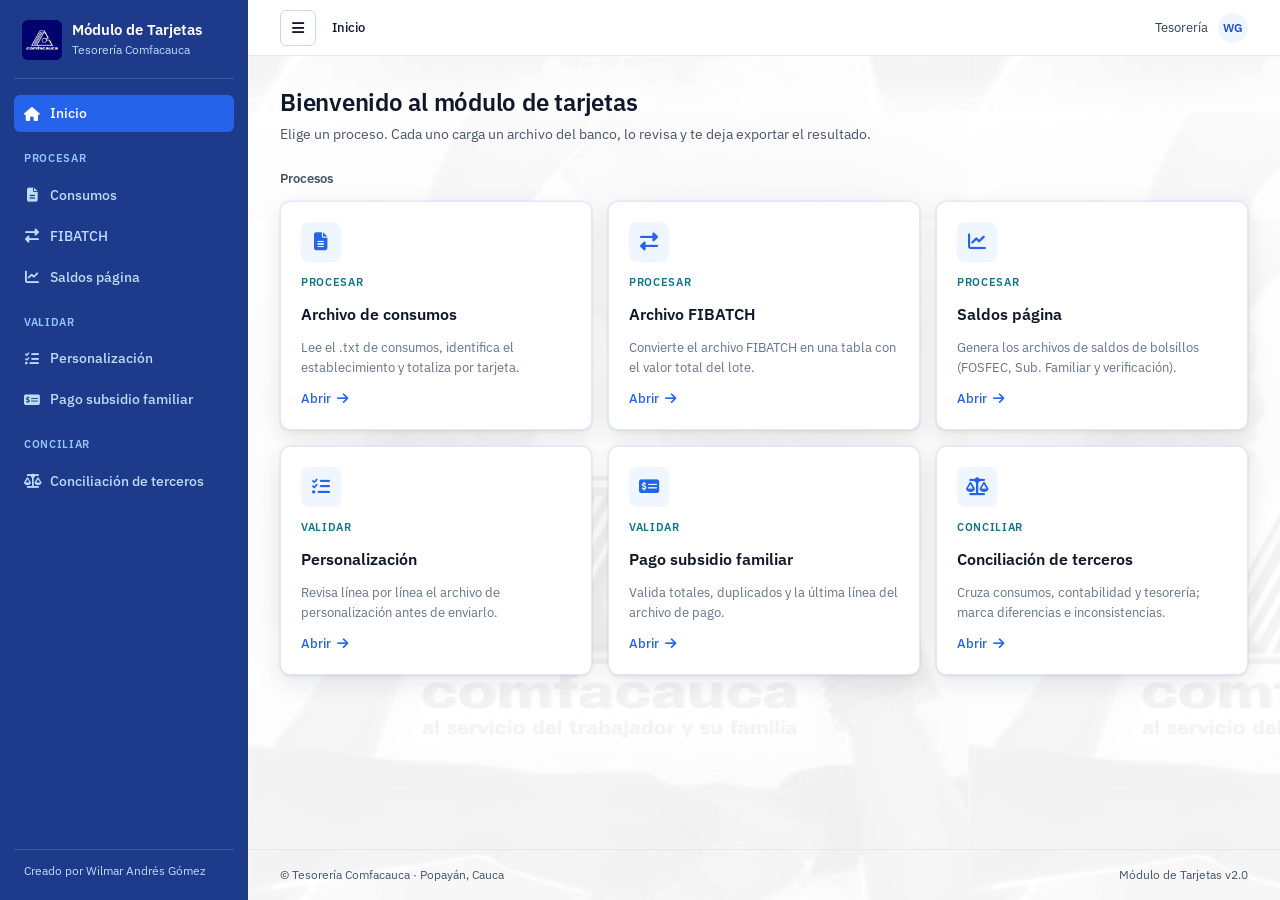
==== index.html @ b4f78efc "Módulo de Tarjetas V2 - Tesorería Comfacauca Co-Authored-By: Claude Sonnet 5.5 <noreply@anthropic.co" ====
<!DOCTYPE html>
<html lang="es">
<head>
<meta charset="UTF-8">
<meta name="viewport" content="width=device-width, initial-scale=1.0">
<title>Inicio | Módulo de Tarjetas</title>
<link rel="apple-touch-icon" sizes="180x180" href="imagen/apple-touch-icon.png">
<link rel="icon" type="image/png" sizes="32x32" href="imagen/favicon-32x32.png">
<link rel="icon" type="image/png" sizes="16x16" href="imagen/favicon-16x16.png">
<link rel="manifest" href="imagen/site.webmanifest">
<link rel="preconnect" href="https://fonts.googleapis.com">
<link href="https://fonts.googleapis.com/css2?family=IBM+Plex+Sans:wght@400;500;600&family=IBM+Plex+Mono:wght@500&display=swap" rel="stylesheet">
<link rel="stylesheet" href="https://cdnjs.cloudflare.com/ajax/libs/font-awesome/6.4.0/css/all.min.css">
<link rel="stylesheet" href="css/app.css">
</head>
<body>
<div class="app">
<aside class="sidebar" aria-label="Navegación principal">
  <a class="sidebar__brand" href="index.html"><img src="imagen/Logo.png" alt="Comfacauca"><div><b>Módulo de Tarjetas</b><span>Tesorería Comfacauca</span></div></a>
  <a class="sidebar__link is-active" aria-current="page" href="index.html"><i class="fa-solid fa-house"></i>Inicio</a>
  <div class="sidebar__group">Procesar</div>
  <a class="sidebar__link" href="Consumos/procesar_consumos.html"><i class="fa-solid fa-file-lines"></i>Consumos</a>
  <a class="sidebar__link" href="Fibatch/procesar_fibatch.html"><i class="fa-solid fa-right-left"></i>FIBATCH</a>
  <a class="sidebar__link" href="SaldosPagina/SaldosPagina.html"><i class="fa-solid fa-chart-line"></i>Saldos página</a>
  <div class="sidebar__group">Validar</div>
  <a class="sidebar__link" href="ValidarArchivosPersonalizacion/validarPersonalizacion.html"><i class="fa-solid fa-list-check"></i>Personalización</a>
  <a class="sidebar__link" href="ValidarArchivoPago/validarArchivoPago.html"><i class="fa-solid fa-money-check-dollar"></i>Pago subsidio familiar</a>
  <div class="sidebar__group">Conciliar</div>
  <a class="sidebar__link" href="Conciliacion/index.html"><i class="fa-solid fa-scale-balanced"></i>Conciliación de terceros</a>
  <div class="sidebar__foot">Creado por Wilmar Andrés Gómez</div>
</aside>
<div class="main">
  <header class="topbar"><nav class="breadcrumb"><b>Inicio</b></nav><div class="topbar__user">Tesorería <span class="avatar">WG</span></div></header>
  <main class="content">
    <div class="page-head"><div><h1>Bienvenido al módulo de tarjetas</h1><p>Elige un proceso. Cada uno carga un archivo del banco, lo revisa y te deja exportar el resultado.</p></div></div>
    <p class="section-title">Procesos</p>
    <div class="module-grid">
      <a class="card module-card" href="Consumos/procesar_consumos.html"><span class="module-card__icon"><i class="fa-solid fa-file-lines"></i></span><span class="module-card__tag">Procesar</span><h3>Archivo de consumos</h3><p>Lee el .txt de consumos, identifica el establecimiento y totaliza por tarjeta.</p><span class="module-card__go">Abrir <i class="fa-solid fa-arrow-right"></i></span></a>
      <a class="card module-card" href="Fibatch/procesar_fibatch.html"><span class="module-card__icon"><i class="fa-solid fa-right-left"></i></span><span class="module-card__tag">Procesar</span><h3>Archivo FIBATCH</h3><p>Convierte el archivo FIBATCH en una tabla con el valor total del lote.</p><span class="module-card__go">Abrir <i class="fa-solid fa-arrow-right"></i></span></a>
      <a class="card module-card" href="SaldosPagina/SaldosPagina.html"><span class="module-card__icon"><i class="fa-solid fa-chart-line"></i></span><span class="module-card__tag">Procesar</span><h3>Saldos página</h3><p>Genera los archivos de saldos de bolsillos (FOSFEC, Sub. Familiar y verificación).</p><span class="module-card__go">Abrir <i class="fa-solid fa-arrow-right"></i></span></a>
      <a class="card module-card" href="ValidarArchivosPersonalizacion/validarPersonalizacion.html"><span class="module-card__icon"><i class="fa-solid fa-list-check"></i></span><span class="module-card__tag">Validar</span><h3>Personalización</h3><p>Revisa línea por línea el archivo de personalización antes de enviarlo.</p><span class="module-card__go">Abrir <i class="fa-solid fa-arrow-right"></i></span></a>
      <a class="card module-card" href="ValidarArchivoPago/validarArchivoPago.html"><span class="module-card__icon"><i class="fa-solid fa-money-check-dollar"></i></span><span class="module-card__tag">Validar</span><h3>Pago subsidio familiar</h3><p>Valida totales, duplicados y la última línea del archivo de pago.</p><span class="module-card__go">Abrir <i class="fa-solid fa-arrow-right"></i></span></a>
      <a class="card module-card" href="Conciliacion/index.html"><span class="module-card__icon"><i class="fa-solid fa-scale-balanced"></i></span><span class="module-card__tag">Conciliar</span><h3>Conciliación de terceros</h3><p>Cruza consumos, contabilidad y tesorería; marca diferencias e inconsistencias.</p><span class="module-card__go">Abrir <i class="fa-solid fa-arrow-right"></i></span></a>
    </div>
  </main>
  <footer class="footer"><span>© Tesorería Comfacauca · Popayán, Cauca</span><span>Módulo de Tarjetas v2.0</span></footer>
</div>
</div>
<script src="css/layout.js"></script>
</body>
</html>
---- css/app.css ----
@import url('https://fonts.googleapis.com/css2?family=Source+Sans+3:wght@400;600;700&display=swap');
/* =========================================================
   Módulo de Tarjetas · Tesorería Comfacauca
   Propuesta de rediseño v2 — hoja de estilos compartida
   Fuentes: IBM Plex Sans 400/500/600 + IBM Plex Mono 500 (Google Fonts)
   Íconos: Font Awesome 6.4.0 (cdnjs)
   ========================================================= */

:root {
  /* Marca */
  --c-navy: #1e3a8a;          /* barra lateral, identidad */
  --c-primary: #2563eb;       /* acción primaria (blanco encima 5.2:1) */
  --c-primary-hover: #1d4ed8; /* hover primario (blanco encima 6.7:1) */
  --c-accent: #0e7490;        /* íconos/etiquetas de acento (5.4:1 sobre blanco) */
  --c-accent-line: #06b6d4;   /* solo líneas decorativas, nunca texto */

  /* Neutros */
  --c-bg: #f1f5f9;
  --c-surface: #ffffff;
  --c-surface-alt: #f8fafc;   /* encabezados de tabla, hover de filas */
  --c-border: #e2e8f0;
  --c-border-strong: #cbd5e1; /* bordes de inputs y botones secundarios */
  --c-ink: #0f172a;           /* títulos y cifras */
  --c-text: #334155;          /* texto corrido */
  --c-muted: #475569;         /* secundario sobre --c-bg */
  --c-muted-2: #64748b;       /* secundario SOLO sobre blanco */

  /* Barra lateral */
  --c-side-text: #bfdbfe;     /* 7.3:1 sobre navy */
  --c-side-label: #93c5fd;    /* 5.7:1 sobre navy */
  --c-side-line: rgba(191, 219, 254, .2);

  /* Estados (texto sobre su fondo, todos AA) */
  --c-ok: #047857;   --c-ok-bg: #ecfdf5;
  --c-err: #b91c1c;  --c-err-bg: #fef2f2;
  --c-warn: #b45309; --c-warn-bg: #fffbeb;
  --c-info: #1d4ed8; --c-info-bg: #eff6ff;

  /* Tipografía */
  --f-sans: "IBM Plex Sans", system-ui, -apple-system, "Segoe UI", sans-serif;
  --f-data: "Source Sans 3", "Source Sans Pro", system-ui, sans-serif;
  --f-mono: "IBM Plex Mono", ui-monospace, "Cascadia Mono", monospace;
  --fs-xs: 12px; --fs-sm: 13px; --fs-base: 14px; --fs-md: 16px; --fs-lg: 20px; --fs-xl: 24px; --fs-2xl: 32px;

  /* Espaciado (retícula de 4px) */
  --s-1: 4px; --s-2: 8px; --s-3: 12px; --s-4: 16px; --s-6: 24px; --s-8: 32px; --s-12: 48px;

  /* Forma y elevación */
  --r-control: 6px; --r-card: 10px; --r-full: 999px;
  --sh-card: 0 1px 2px rgba(15, 23, 42, .06);
  --sh-pop: 0 10px 30px rgba(15, 23, 42, .15);
  --focus: 0 0 0 2px var(--c-surface), 0 0 0 4px var(--c-primary);

  --sidebar-w: 248px;
  --topbar-h: 56px;
}

* { box-sizing: border-box; }
html, body { margin: 0; }
body {
  font-family: var(--f-sans);
  font-size: var(--fs-base);
  line-height: 1.5;
  color: var(--c-text);
  background: var(--c-bg);
}
[hidden] { display: none !important; }
:focus-visible { outline: none; box-shadow: var(--focus); border-radius: var(--r-control); }
.mono { font-family: var(--f-mono); font-variant-numeric: tabular-nums; }
.num { text-align: right; font-family: var(--f-mono); font-variant-numeric: tabular-nums; }

/* ================= Marco de la aplicación ================= */
.app { display: grid; grid-template-columns: var(--sidebar-w) 1fr; min-height: 100vh; }

.sidebar {
  background: var(--c-navy); color: var(--c-side-text);
  padding: 20px 14px; display: flex; flex-direction: column; gap: var(--s-1);
  position: sticky; top: 0; height: 100vh; overflow-y: auto;
}
.sidebar__brand { display: flex; align-items: center; gap: 10px; padding: 0 8px 18px; margin-bottom: var(--s-3); border-bottom: 1px solid var(--c-side-line); text-decoration: none; }
.sidebar__brand img { width: 40px; height: 40px; border-radius: var(--r-control); }
.sidebar__brand b { display: block; color: #fff; font-weight: 600; font-size: 15px; line-height: 1.2; }
.sidebar__brand span { font-size: var(--fs-xs); color: var(--c-side-text); }
.sidebar__group { font-size: 11px; font-weight: 600; letter-spacing: .06em; text-transform: uppercase; color: var(--c-side-label); padding: 14px 10px 6px; }
.sidebar__link { display: flex; align-items: center; gap: 10px; padding: 8px 10px; border-radius: var(--r-control); color: var(--c-side-text); text-decoration: none; font-weight: 500; transition: background-color .15s; }
.sidebar__link i { width: 16px; text-align: center; }
.sidebar__link:hover { background: rgba(255, 255, 255, .08); color: #fff; }
.sidebar__link.is-active { background: var(--c-primary); color: #fff; }
.sidebar__foot { margin-top: auto; font-size: var(--fs-xs); padding: 12px 10px 0; border-top: 1px solid var(--c-side-line); }

.main { min-width: 0; display: flex; flex-direction: column; }
.topbar { height: var(--topbar-h); background: var(--c-surface); border-bottom: 1px solid var(--c-border); display: flex; align-items: center; justify-content: space-between; padding: 0 var(--s-8); }
.breadcrumb { color: var(--c-muted-2); font-size: var(--fs-sm); }
.breadcrumb a { color: inherit; text-decoration: none; }
.breadcrumb b { color: var(--c-ink); font-weight: 500; }
.topbar__user { display: flex; align-items: center; gap: 10px; font-size: var(--fs-sm); }
.avatar { width: 30px; height: 30px; border-radius: 50%; background: var(--c-info-bg); color: var(--c-info); display: grid; place-items: center; font-weight: 600; font-size: var(--fs-xs); }
.content { padding: 28px var(--s-8) var(--s-8); flex: 1; }
.footer { padding: var(--s-4) var(--s-8); font-size: var(--fs-xs); color: var(--c-muted); border-top: 1px solid var(--c-border); display: flex; justify-content: space-between; }

/* ================= Encabezado de página ================= */
.page-head { display: flex; justify-content: space-between; align-items: flex-end; gap: var(--s-6); margin-bottom: var(--s-6); }
.page-head h1 { font-size: var(--fs-xl); font-weight: 600; color: var(--c-ink); margin: 0 0 var(--s-1); letter-spacing: -.01em; }
.page-head p { margin: 0; color: var(--c-muted); }
.page-head > div:first-child { min-width: 0; }
.page-head__actions { display: flex; gap: var(--s-2); flex-wrap: wrap; flex-shrink: 0; justify-content: flex-end; }
.section-title { font-size: var(--fs-sm); font-weight: 600; color: var(--c-muted); margin: 0 0 var(--s-3); }

/* ================= Botones ================= */
.btn { font: inherit; font-weight: 500; font-size: var(--fs-base); height: 36px; padding: 0 14px; border-radius: var(--r-control); display: inline-flex; align-items: center; gap: var(--s-2); border: 1px solid transparent; cursor: pointer; text-decoration: none; transition: background-color .15s, border-color .15s; white-space: nowrap; }
.btn:disabled { opacity: .5; cursor: not-allowed; }
.btn--primary { background: var(--c-primary); color: #fff; }
.btn--primary:hover:not(:disabled) { background: var(--c-primary-hover); }
.btn--secondary { background: var(--c-surface); color: var(--c-ink); border-color: var(--c-border-strong); }
.btn--secondary:hover:not(:disabled) { background: var(--c-surface-alt); }
.btn--danger-ghost { background: transparent; color: var(--c-err); }
.btn--danger-ghost:hover:not(:disabled) { background: var(--c-err-bg); }
.btn--danger { background: var(--c-err); color: #fff; }
.btn--danger:hover:not(:disabled) { filter: brightness(.9); }
.actions-sep { width: 1px; align-self: stretch; margin: 4px var(--s-1); background: var(--c-border-strong); }
.btn--excel { background: #1d6f42; color: #fff; }
.btn--excel:hover:not(:disabled) { background: #185c37; }
.btn--csv { background: #6b7280; color: #fff; }
.btn--csv:hover:not(:disabled) { background: #4b5563; }
.btn--excel, .btn--csv, .btn--primary, .btn--danger { transition: transform .18s ease, box-shadow .18s ease, background-color .15s, filter .15s; }
.btn--excel:hover:not(:disabled), .btn--csv:hover:not(:disabled), .btn--primary:hover:not(:disabled), .btn--danger:hover:not(:disabled) { transform: translateY(-3px); box-shadow: 0 6px 12px rgba(0,0,0,.18); }
.btn--excel:active:not(:disabled), .btn--csv:active:not(:disabled), .btn--primary:active:not(:disabled), .btn--danger:active:not(:disabled) { transform: translateY(-1px); }
@media (prefers-reduced-motion: reduce) { .btn { transition: none; transform: none !important; } }
.dropzone.has-file, .dropzone.has-file:hover { border-style: solid; border-color: var(--c-ok); background: var(--c-ok-bg); }
.dropzone.has-file .dropzone__icon, .dropzone.has-file .dropzone__icon i { color: var(--c-ok); }
.dropzone.has-file .dropzone__title { color: var(--c-ok); font-weight: 600; word-break: break-all; }
.copy-btn { font: inherit; width: 28px; height: 28px; margin-left: 6px; border: 0; border-radius: var(--r-control); background: transparent; color: var(--c-muted); cursor: pointer; vertical-align: middle; transition: background-color .15s, color .15s; }
.copy-btn:hover { background: var(--c-surface-alt); color: var(--c-ink); }
.copy-btn.is-copied { color: var(--c-ok); }
.btn--sm { height: 30px; padding: 0 10px; font-size: var(--fs-sm); }

/* ================= Tarjetas ================= */
.card { background: var(--c-surface); border: 1px solid var(--c-border); border-radius: var(--r-card); box-shadow: var(--sh-card); }
.card__body { padding: var(--s-4); }

.module-grid { display: grid; grid-template-columns: repeat(3, 1fr); gap: var(--s-4); }
/* Tarjetas del inicio: flotan sobre la página (sombra en capas + contorno suave) */
.module-card { padding: 20px; display: flex; flex-direction: column; gap: var(--s-3); text-decoration: none; color: inherit; transition: border-color .15s, box-shadow .15s;
  border-color: rgba(37, 99, 235, .14);
  box-shadow: 0 0 0 1px rgba(37, 99, 235, .05), 0 2px 4px rgba(15, 23, 42, .05), 0 8px 24px rgba(15, 23, 42, .09); }
.module-card:hover { border-color: var(--c-primary);
  box-shadow: 0 0 0 1px rgba(37, 99, 235, .12), 0 4px 8px rgba(15, 23, 42, .06), 0 14px 32px rgba(37, 99, 235, .16); }
.module-card__icon { width: 40px; height: 40px; border-radius: 8px; background: var(--c-info-bg); color: var(--c-primary); display: grid; place-items: center; font-size: 18px; }
.module-card__tag { font-size: 11px; font-weight: 600; letter-spacing: .06em; text-transform: uppercase; color: var(--c-accent); }
.module-card h3 { margin: 0; font-size: var(--fs-md); font-weight: 600; color: var(--c-ink); }
.module-card p { margin: 0; color: var(--c-muted-2); font-size: var(--fs-sm); }
.module-card__go { margin-top: auto; font-size: var(--fs-sm); font-weight: 500; color: var(--c-primary); display: flex; align-items: center; gap: 6px; }

/* ================= Pasos ================= */
.steps { display: flex; margin-bottom: 20px; }
.step { display: flex; align-items: center; gap: 10px; flex: 1; font-weight: 500; color: var(--c-muted); }
.step:last-child { flex: 0 0 auto; }
.step__dot { width: 26px; height: 26px; border-radius: 50%; display: grid; place-items: center; font-size: var(--fs-xs); font-weight: 600; border: 1.5px solid var(--c-border-strong); background: var(--c-surface); color: var(--c-muted); }
.step__line { flex: 1; height: 1.5px; background: var(--c-border-strong); margin: 0 var(--s-3); }
.step.is-done, .step.is-current { color: var(--c-ink); }
.step.is-done .step__dot { background: var(--c-ok); border-color: var(--c-ok); color: #fff; }
.step.is-done .step__line { background: var(--c-ok); }
.step.is-current .step__dot { background: var(--c-primary); border-color: var(--c-primary); color: #fff; }

/* ================= Carga de archivo ================= */
.dropzone { border: 1.5px dashed var(--c-border-strong); border-radius: var(--r-card); background: var(--c-surface); padding: var(--s-8) var(--s-6); text-align: center; cursor: pointer; transition: border-color .15s, background-color .15s; margin-bottom: 20px; }
.dropzone:hover, .dropzone.is-dragover { border-color: var(--c-primary); background: var(--c-info-bg); }
.dropzone__icon { font-size: 28px; color: var(--c-primary); margin-bottom: var(--s-2); }
.dropzone__title { font-weight: 500; color: var(--c-ink); margin: 0 0 var(--s-1); }
.dropzone__hint { font-size: var(--fs-sm); color: var(--c-muted-2); margin: 0; }

.file-chip { display: flex; align-items: center; gap: 14px; padding: 14px var(--s-4); margin-bottom: 20px; }
.file-chip__icon { width: 36px; height: 36px; border-radius: 8px; background: var(--c-ok-bg); color: var(--c-ok); display: grid; place-items: center; }
.file-chip b { color: var(--c-ink); font-weight: 500; }
.file-chip small { display: block; color: var(--c-muted-2); font-size: var(--fs-xs); }
.file-chip__remove { margin-left: auto; }

/* ================= Indicadores ================= */
.kpis { display: grid; grid-template-columns: repeat(4, 1fr); gap: var(--s-4); margin-bottom: 20px; }
.kpi { padding: var(--s-4); }
.kpi__label { font-size: var(--fs-xs); font-weight: 500; color: var(--c-muted-2); }
.kpi__value { display: block; font-family: var(--f-data); font-variant-numeric: tabular-nums; font-size: var(--fs-xl); font-weight: 600; color: var(--c-ink); margin: var(--s-1) 0 2px; }
.kpi__note { font-size: var(--fs-xs); color: var(--c-muted-2); }

/* ================= Tabla ================= */
.table-card { overflow: hidden; }
.table-toolbar { display: flex; justify-content: space-between; align-items: center; gap: var(--s-3); padding: var(--s-3) var(--s-4); border-bottom: 1px solid var(--c-border); }
.table-toolbar h2 { font-size: 15px; font-weight: 600; color: var(--c-ink); margin: 0; }
.search { display: flex; align-items: center; gap: var(--s-2); height: 34px; padding: 0 10px; border: 1px solid var(--c-border-strong); border-radius: var(--r-control); color: var(--c-muted-2); width: 280px; background: var(--c-surface); }
.search input { border: 0; outline: 0; font: inherit; font-size: var(--fs-sm); color: var(--c-ink); width: 100%; background: transparent; }
.search:focus-within { border-color: var(--c-primary); box-shadow: var(--focus); }
.table-scroll { overflow: auto; max-height: 70vh; }
.table { width: 100%; border-collapse: collapse; font-size: var(--fs-base); }
.table th { position: sticky; top: 0; z-index: 1; text-align: left; font-size: var(--fs-xs); font-weight: 600; color: var(--c-muted); background: var(--c-surface-alt); padding: 10px var(--s-4); border-bottom: 1px solid var(--c-border); white-space: nowrap; }
.table th[data-sort] { cursor: pointer; user-select: none; }
.table th.sorted-asc::after { content: " \2191"; color: var(--c-primary); }
.table th.sorted-desc::after { content: " \2193"; color: var(--c-primary); }
.table td { padding: 10px var(--s-4); border-bottom: 1px solid var(--c-border); color: var(--c-text); }
.table tbody tr:hover td { background: var(--c-surface-alt); }
.table .num, .table th.num { text-align: right; }
.table td.idx { color: var(--c-muted-2); font-family: var(--f-mono); }
.table tfoot td { font-weight: 600; color: var(--c-ink); background: var(--c-surface-alt); border-bottom: 0; }
.table tr.row-warn td { background: var(--c-warn-bg); }
.table tr.row-err td { background: var(--c-err-bg); }
.pagination { display: flex; justify-content: space-between; align-items: center; padding: 10px var(--s-4); font-size: var(--fs-sm); color: var(--c-muted-2); border-top: 1px solid var(--c-border); }

/* ================= Estados ================= */
.badge { display: inline-flex; align-items: center; gap: 6px; font-size: var(--fs-xs); font-weight: 500; padding: 2px 8px; border-radius: var(--r-full); white-space: nowrap; }
.badge--ok { background: var(--c-ok-bg); color: var(--c-ok); }
.badge--err { background: var(--c-err-bg); color: var(--c-err); }
.badge--warn { background: var(--c-warn-bg); color: var(--c-warn); }
.badge--info { background: var(--c-info-bg); color: var(--c-info); }

.alert { display: flex; gap: var(--s-3); align-items: flex-start; padding: var(--s-3) var(--s-4); border-radius: var(--r-card); border: 1px solid; font-size: var(--fs-base); margin-bottom: var(--s-3); }
.alert--ok { background: var(--c-ok-bg); color: var(--c-ok); border-color: #a7f3d0; }
.alert--err { background: var(--c-err-bg); color: var(--c-err); border-color: #fecaca; }
.alert--warn { background: var(--c-warn-bg); color: var(--c-warn); border-color: #fde68a; }
.alert--info { background: var(--c-info-bg); color: var(--c-info); border-color: #bfdbfe; }

.toasts { position: fixed; top: 16px; right: 16px; z-index: 50; display: flex; flex-direction: column; gap: var(--s-2); max-width: 360px; }
.toast { display: flex; gap: 10px; align-items: flex-start; background: var(--c-surface); border: 1px solid var(--c-border); border-left-width: 1px; border-radius: var(--r-card); box-shadow: var(--sh-pop); padding: var(--s-3) 14px; font-size: var(--fs-sm); color: var(--c-ink); transition: opacity .2s; }
.toast i { margin-top: 2px; }
.toast--ok i { color: var(--c-ok); } .toast--err i { color: var(--c-err); } .toast--warn i { color: var(--c-warn); } .toast--info i { color: var(--c-info); }
.toast.is-leaving { opacity: 0; }

.overlay { position: fixed; inset: 0; background: rgba(15, 23, 42, .45); display: grid; place-items: center; z-index: 60; }
.overlay__box { background: var(--c-surface); border-radius: var(--r-card); box-shadow: var(--sh-pop); padding: var(--s-6) var(--s-8); text-align: center; color: var(--c-ink); font-weight: 500; }
.spinner { width: 36px; height: 36px; border: 4px solid var(--c-border); border-top-color: var(--c-primary); border-radius: 50%; margin: 0 auto var(--s-3); animation: spin .8s linear infinite; }
@keyframes spin { to { transform: rotate(360deg); } }
@media (prefers-reduced-motion: reduce) { .spinner { animation-duration: 2s; } * { transition: none !important; } }

/* ================= Responsive ================= */
@media (max-width: 1100px) {
  .module-grid { grid-template-columns: repeat(2, 1fr); }
  .kpis { grid-template-columns: repeat(2, 1fr); }
}
@media (max-width: 860px) {
  .app { grid-template-columns: 1fr; }
  .sidebar { position: static; height: auto; flex-direction: row; flex-wrap: nowrap; align-items: center; padding: 10px 12px; overflow-x: auto; }
  .sidebar__link { white-space: nowrap; }
  .sidebar__brand { border: 0; padding: 0 8px 0 0; margin: 0; flex-shrink: 0; }
  .sidebar__brand div { display: none; }
  .sidebar__group, .sidebar__foot { display: none; }
  .content, .topbar, .footer { padding-left: var(--s-4); padding-right: var(--s-4); }
  .page-head { flex-direction: column; align-items: flex-start; }
  .page-head__actions { justify-content: flex-start; }
  .module-grid, .kpis { grid-template-columns: 1fr; }
  .search { width: 100%; }
  .steps { flex-wrap: wrap; gap: var(--s-2); }
}

/* =========================================================
   Compatibilidad: clases que generan los scripts (sin tocar JS)
   y alias del estado de arrastre
   ========================================================= */
.dropzone.dragover { border-color: var(--c-primary); background: var(--c-info-bg); }
.dropzone.file-loaded { border-color: var(--c-ok); background: var(--c-ok-bg); }
.dropzone .drop-title { font-weight: 500; color: var(--c-ink); margin: 0 0 var(--s-1); }
.dropzone .drop-title i { color: var(--c-ok); margin-right: 6px; }
.dropzone .drop-subtitle { font-size: var(--fs-sm); color: var(--c-muted-2); margin: 0; }
.dropzone > i { font-size: 28px; color: var(--c-primary); margin-bottom: var(--s-2); display: block; }
label.dropzone { display: block; }

/* Resumen (Consumos, Validar pago) */
.summary-container:empty { display: none; }
.summary-container { margin-bottom: 20px; }
.summary-box { background: var(--c-surface); border: 1px solid var(--c-border); border-radius: var(--r-card); box-shadow: var(--sh-card); padding: var(--s-4) var(--s-6); }
.summary-box h3 { margin: 0 0 var(--s-3); font-size: 15px; font-weight: 600; color: var(--c-ink); padding-bottom: var(--s-3); border-bottom: 1px solid var(--c-border); }
.summary-content { display: flex; flex-direction: column; }
.summary-row { display: flex; justify-content: space-between; gap: var(--s-4); padding: 8px 0; border-bottom: 1px solid var(--c-border); }
.summary-row:last-child { border-bottom: 0; }
.summary-label { color: var(--c-muted); }
.summary-value { font-family: var(--f-data); font-variant-numeric: tabular-nums; font-weight: 600; color: var(--c-ink); text-align: right; }
.summary-divider { height: 1px; background: var(--c-border-strong); margin: var(--s-2) 0; }
.summary-row.total-archivo .summary-label, .summary-row.total-archivo .summary-value { font-weight: 600; color: var(--c-ink); }
.estado-correcto { color: var(--c-ok); background: var(--c-ok-bg); padding: 2px 10px; border-radius: var(--r-full); font-family: var(--f-sans); font-size: var(--fs-sm); }
.estado-incorrecto { color: var(--c-err); background: var(--c-err-bg); padding: 2px 10px; border-radius: var(--r-full); font-family: var(--f-sans); font-size: var(--fs-sm); }
.duplicados-detalle { margin-top: var(--s-3); padding: var(--s-3) var(--s-4); background: var(--c-err-bg); border: 1px solid #fecaca; color: var(--c-err); border-radius: var(--r-control); font-size: var(--fs-sm); white-space: pre-wrap; word-break: break-word; }
.duplicados-detalle.correcto { background: var(--c-ok-bg); border-color: #a7f3d0; color: var(--c-ok); }

/* Tabla heredada (tablas cuyas filas genera el JS) */
.styled-table { width: 100%; border-collapse: collapse; font-size: var(--fs-base); }
.styled-table th { position: sticky; top: 0; z-index: 1; text-align: left; font-size: var(--fs-xs); font-weight: 600; color: var(--c-muted); background: var(--c-surface-alt); padding: 10px var(--s-4); border-bottom: 1px solid var(--c-border); white-space: nowrap; }
.styled-table td { padding: 10px var(--s-4); border-bottom: 1px solid var(--c-border); color: var(--c-text); font-variant-numeric: tabular-nums; }
.styled-table tbody tr:hover td { background: var(--c-surface-alt); }
.styled-table tfoot td { font-weight: 600; color: var(--c-ink); background: var(--c-surface-alt); border-bottom: 0; }
.styled-table th.col-valor, .styled-table td.col-valor { text-align: right; font-variant-numeric: tabular-nums; }
.styled-table tr.total-row td { font-weight: 600; color: var(--c-ink); background: var(--c-surface-alt); }
.styled-table tr.total-row--file td { background: var(--c-border); }
.styled-table td[colspan] { text-align: left !important; }

/* Total FIBATCH */
.total-container { margin-bottom: 20px; }
.total-container h2 { margin: 0; padding: var(--s-4); background: var(--c-surface); border: 1px solid var(--c-border); border-radius: var(--r-card); box-shadow: var(--sh-card); font-size: var(--fs-base); font-weight: 500; color: var(--c-muted-2); display: flex; justify-content: space-between; align-items: baseline; }
.total-container h2 span { font-family: var(--f-data); font-variant-numeric: tabular-nums; font-size: var(--fs-xl); color: var(--c-ink); }

/* Info (última línea / duplicados) */
.info-container { margin-top: var(--s-3); font-size: var(--fs-sm); color: var(--c-muted); white-space: pre-line; }
.info-container:empty { display: none; }
.info-container > div { text-align: left !important; padding: var(--s-3) var(--s-4); background: var(--c-surface); border: 1px solid var(--c-border); border-radius: var(--r-control); }

/* Resultados de validación (Personalización) */
.output { background: var(--c-surface); border: 1px solid var(--c-border); border-radius: var(--r-card); padding: var(--s-4); font-family: var(--f-mono); font-size: var(--fs-sm); white-space: pre-wrap; word-break: break-all; color: var(--c-text); min-height: 64px; }
.output:empty { display: none; }
.highlight { color: var(--c-err); background: var(--c-err-bg); font-family: var(--f-sans); font-weight: 600; padding: 1px 6px; border-radius: 4px; }
.success-message { background: var(--c-ok-bg); color: var(--c-ok); border: 1px solid #a7f3d0; border-radius: var(--r-control); padding: var(--s-3) var(--s-4); font-family: var(--f-sans); font-size: var(--fs-base); white-space: normal; }
.results-container h2 { font-size: 15px; font-weight: 600; color: var(--c-ink); margin: 0 0 var(--s-3); }
.results-container h2 i { color: var(--c-accent); margin-right: 6px; }

/* Insignias heredadas */
.badge-success { background: var(--c-ok-bg); color: var(--c-ok); }
.badge-danger { background: var(--c-err-bg); color: var(--c-err); }
.badge-warning { background: var(--c-warn-bg); color: var(--c-warn); }
.badge-secondary { background: var(--c-surface-alt); color: var(--c-muted); }

/* Toasts heredados (Conciliación: <div class="toast toast-success">texto) */
.toast-container { position: fixed; top: 16px; right: 16px; z-index: 50; display: flex; flex-direction: column; gap: var(--s-2); max-width: 360px; }
.toast-container .toast { border-left-width: 4px; }
.toast-info { border-left-color: var(--c-info); } .toast-success { border-left-color: var(--c-ok); }
.toast-error { border-left-color: var(--c-err); } .toast-warning { border-left-color: var(--c-warn); }
.toast.fade-out { opacity: 0; }

/* Overlays heredados (Saldos: .loading-overlay, JS usa display:flex; Conciliación: .overlay-content) */
.loading-overlay { position: fixed; inset: 0; background: rgba(15, 23, 42, .45); align-items: center; justify-content: center; z-index: 60; }
.loading-content, .overlay-content { background: var(--c-surface); border-radius: var(--r-card); box-shadow: var(--sh-pop); padding: var(--s-6) var(--s-8); text-align: center; color: var(--c-ink); font-weight: 500; }
.loading-content p, .overlay-content p { margin: 0; }

/* Conciliación */
.upload-grid { display: grid; grid-template-columns: repeat(3, 1fr); gap: var(--s-4); margin-bottom: 20px; }
.upload-card { padding: var(--s-4); }
.upload-card.has-error { border-color: #fecaca; }
.upload-card .card-header { margin-bottom: var(--s-3); }
.upload-card .card-header h2 { margin: 0; font-size: var(--fs-base); font-weight: 600; color: var(--c-ink); }
.upload-card .dropzone { margin-bottom: var(--s-2); padding: var(--s-6) var(--s-4); }
.file-status { margin: 0; font-size: var(--fs-xs); color: var(--c-muted-2); }
.file-status.success { color: var(--c-ok); }
.file-status.error { color: var(--c-err); }
.summary-grid { display: grid; grid-template-columns: repeat(4, 1fr); gap: var(--s-3); padding: var(--s-4); }
.summary-item { display: flex; flex-direction: column; gap: 2px; padding: var(--s-3); background: var(--c-surface-alt); border: 1px solid var(--c-border); border-radius: var(--r-control); }
.summary-item span { font-size: var(--fs-xs); color: var(--c-muted-2); font-weight: 500; }
.summary-item strong { font-family: var(--f-data); font-variant-numeric: tabular-nums; font-size: var(--fs-lg); font-weight: 600; color: var(--c-ink); }
.section-card { margin-bottom: 20px; overflow: hidden; }
.section-card > h2, .section-card .section-header h2 { margin: 0; padding: var(--s-3) var(--s-4); font-size: 15px; font-weight: 600; color: var(--c-ink); border-bottom: 1px solid var(--c-border); }
.filters { display: flex; gap: var(--s-2); padding: var(--s-3) var(--s-4); border-bottom: 1px solid var(--c-border); flex-wrap: wrap; }
.filters input { height: 34px; padding: 0 10px; border: 1px solid var(--c-border-strong); border-radius: var(--r-control); font: inherit; font-size: var(--fs-sm); color: var(--c-ink); flex: 1; min-width: 160px; background: var(--c-surface); }
.filters input:focus { outline: none; border-color: var(--c-primary); box-shadow: var(--focus); }
.table-responsive { overflow: auto; max-height: 70vh; }
.table .numeric, .table .text-end, .table th.text-end { text-align: right; font-variant-numeric: tabular-nums; }
.table td.numeric { font-family: var(--f-mono); }
.table .text-center { text-align: center; color: var(--c-muted-2); }
.table tr.estado-diferencia td { background: var(--c-err-bg); }
.table tr.estado-inconsistencia td { background: var(--c-warn-bg); }
.table-count { margin: 0; padding: 10px var(--s-4); font-size: var(--fs-sm); color: var(--c-muted-2); border-top: 1px solid var(--c-border); }

@media (max-width: 1100px) { .summary-grid { grid-template-columns: repeat(2, 1fr); } .upload-grid { grid-template-columns: 1fr; } }
@media (max-width: 860px) { .summary-grid { grid-template-columns: 1fr; } }

/* ===== Tabla de consumos: presentación prolija ===== */
#dataTable { table-layout: fixed; }
#dataTable th, #dataTable td { padding: 11px 16px; vertical-align: middle; overflow: hidden; text-overflow: ellipsis; white-space: nowrap; }
#dataTable th { font-size: 12px; text-transform: uppercase; letter-spacing: .04em; color: var(--c-muted); background: var(--c-surface-alt); border-bottom: 2px solid var(--c-border-strong); }
#dataTable th:nth-child(1), #dataTable td:nth-child(1) { width: 64px; text-align: center; color: var(--c-muted-2); }
#dataTable th:nth-child(2), #dataTable td:nth-child(2) { width: 200px; }
#dataTable th:nth-child(3), #dataTable td:nth-child(3) { width: 160px; text-align: right; padding-right: 36px; }
#dataTable th:nth-child(4), #dataTable td:nth-child(4) { width: 130px; }
#dataTable th:nth-child(5), #dataTable td:nth-child(5) { width: 140px; }
#dataTable tbody tr:not(.total-row) td:nth-child(2), #dataTable tbody tr:not(.total-row) td:nth-child(5) { font-family: var(--f-mono); font-size: 13px; color: var(--c-ink); }
#dataTable tbody tr:not(.total-row) td:nth-child(3) { font-family: var(--f-data); font-weight: 600; font-size: 15px; color: var(--c-ink); }
#dataTable tbody tr:not(.total-row):nth-child(even) td { background: #fbfcfe; }
#dataTable tbody tr:not(.total-row):hover td { background: var(--c-info-bg); }
#dataTable tr.total-row td { background: var(--c-info-bg); border-top: 1px solid #bfdbfe; border-bottom: 1px solid #bfdbfe; color: var(--c-navy); font-weight: 700; font-size: 14px; letter-spacing: .02em; }
#dataTable tr.total-row td:first-child { border-left: 4px solid var(--c-primary); text-align: left; }
#dataTable tr.total-row td.col-valor { font-family: var(--f-data); font-size: 16px; color: var(--c-navy); }
#dataTable tr.total-row--file td { background: var(--c-navy); color: #fff; border-color: var(--c-navy); }
#dataTable tr.total-row--file td:first-child { border-left-color: var(--c-accent-line); }
#dataTable tr.total-row--file td.col-valor { color: #fff; }
#dataTable thead th { text-align: center !important; padding-right: 16px !important; }

/* ===== Estilo tipo DataTables: barra de herramientas, orden, paginación ===== */
.dt-toolbar { display: flex; align-items: center; justify-content: space-between; gap: var(--s-4); flex-wrap: wrap; }
.dt-tools { display: flex; align-items: center; gap: var(--s-4); flex-wrap: wrap; }
.dt-btngroup { display: inline-flex; border-radius: var(--r-control); overflow: hidden; background: var(--c-navy); }
.dt-btngroup button { font: inherit; font-weight: 600; font-size: var(--fs-sm); color: #fff; background: transparent; border: 0; padding: 0 14px; height: 34px; display: inline-flex; align-items: center; gap: 6px; cursor: pointer; border-right: 1px solid rgba(255,255,255,.18); transition: background-color .15s; }
.dt-btngroup button:last-child { border-right: 0; }
.dt-btngroup button:hover { background: var(--c-primary); }
.dt-search { display: inline-flex; align-items: center; gap: 8px; color: var(--c-muted); font-size: var(--fs-sm); }
.dt-search input { font: inherit; height: 34px; width: 240px; padding: 0 10px; border: 1px solid var(--c-border-strong); border-radius: var(--r-control); background: var(--c-surface); color: var(--c-ink); }
.dt-search input:focus { outline: 2px solid var(--c-primary); outline-offset: -1px; border-color: var(--c-primary); }

#dataTable thead th[data-sort] { cursor: pointer; user-select: none; position: relative; padding-right: 28px !important; }
#dataTable thead th[data-sort]::after { content: "\2195"; position: absolute; right: 10px; top: 50%; transform: translateY(-50%); font-size: 13px; color: var(--c-border-strong); }
#dataTable thead th[data-sort]:hover { background: var(--c-info-bg); }
#dataTable thead th.sorted-asc::after { content: "\2191"; color: var(--c-primary); }
#dataTable thead th.sorted-desc::after { content: "\2193"; color: var(--c-primary); }
#dataTable th, #dataTable td { border-right: 1px solid var(--c-border); }
#dataTable th:last-child, #dataTable td:last-child { border-right: 0; }
#dataTable tr.dt-empty td { text-align: center; padding: 28px; color: var(--c-muted-2); }
#dataTable tfoot tr.total-row td { position: sticky; bottom: 0; }
#dataTable tr.total-row--filter td { background: #fef3c7; color: #78350f; border-color: #fde68a; }

.dt-footer { display: flex; align-items: center; justify-content: space-between; gap: var(--s-4); flex-wrap: wrap; padding: var(--s-3) var(--s-4); border-top: 1px solid var(--c-border); color: var(--c-muted); font-size: var(--fs-sm); }
.dt-size select { font: inherit; height: 30px; margin-left: 4px; border: 1px solid var(--c-border-strong); border-radius: var(--r-control); background: var(--c-surface); }
.dt-pager { display: inline-flex; margin-left: auto; }
.dt-pager button { font: inherit; font-size: var(--fs-sm); min-width: 36px; height: 34px; padding: 0 12px; margin-left: -1px; background: var(--c-surface); color: var(--c-primary); border: 1px solid var(--c-border-strong); cursor: pointer; }
.dt-pager button:first-child { border-radius: var(--r-control) 0 0 var(--r-control); }
.dt-pager button:last-child { border-radius: 0 var(--r-control) var(--r-control) 0; }
.dt-pager button:hover:not(:disabled):not(.is-active) { background: var(--c-info-bg); }
.dt-pager button.is-active { background: var(--c-primary); border-color: var(--c-primary); color: #fff; font-weight: 600; position: relative; }
.dt-pager button:disabled { color: var(--c-muted-2); cursor: not-allowed; background: var(--c-surface-alt); }
.dt-pager .dt-gap { display: inline-flex; align-items: center; padding: 0 8px; color: var(--c-muted-2); }

/* Resumen: resalte de fila al pasar el mouse (igual que la tabla) */
.summary-row { transition: background-color .15s; margin: 0 calc(var(--s-2) * -1); padding-left: var(--s-2); padding-right: var(--s-2); border-radius: var(--r-control); }
.summary-row:hover { background: var(--c-info-bg); }

/* ===== Estado de comercio (Registrado / No registrado) ===== */
#dataTable th:nth-child(7), #dataTable td.col-estado { width: 160px; text-align: center; }
#dataTable td.col-estado .badge { font-size: 12px; font-weight: 600; padding: 3px 10px; }
#dataTable tbody tr.row-unreg td { background: var(--c-err-bg); }
#dataTable tbody tr.row-unreg:hover td { background: #fee2e2; }
.unreg-notice { display: flex; align-items: center; gap: var(--s-3); flex-wrap: wrap; margin-bottom: var(--s-4); padding: var(--s-3) var(--s-4); border: 1px solid #fde68a; border-left: 4px solid var(--c-warn); border-radius: var(--r-control); background: var(--c-warn-bg); color: #78350f; }
.unreg-notice[hidden] { display: none; }
.unreg-notice i.fa-triangle-exclamation { color: var(--c-warn); }
.unreg-notice code { background: rgba(0,0,0,.06); padding: 1px 6px; border-radius: 4px; }
.unreg-notice .btn { margin-left: auto; }

/* Tarjeta y Código Único centrados */
#dataTable tbody tr:not(.total-row) td:nth-child(2), #dataTable tbody tr:not(.total-row) td:nth-child(5) { text-align: center; }
#dataTable tbody tr:not(.total-row) td:nth-child(4) { text-align: center; }

/* ===== Tabla de Fibatch (mismo estilo que Consumos) ===== */
#fibTable { table-layout: fixed; }
#fibTable th, #fibTable td { padding: 11px 16px; vertical-align: middle; overflow: hidden; text-overflow: ellipsis; white-space: nowrap; border-right: 1px solid var(--c-border); }
#fibTable th:last-child, #fibTable td:last-child { border-right: 0; }
#fibTable thead th { font-size: 12px; text-transform: uppercase; letter-spacing: .04em; color: var(--c-muted); background: var(--c-surface-alt); border-bottom: 2px solid var(--c-border-strong); text-align: center; }
#fibTable thead th[data-sort] { cursor: pointer; user-select: none; position: relative; padding-right: 28px; }
#fibTable thead th[data-sort]::after { content: "\2195"; position: absolute; right: 10px; top: 50%; transform: translateY(-50%); font-size: 13px; color: var(--c-border-strong); }
#fibTable thead th[data-sort]:hover { background: var(--c-info-bg); }
#fibTable thead th.sorted-asc::after { content: "\2191"; color: var(--c-primary); }
#fibTable thead th.sorted-desc::after { content: "\2193"; color: var(--c-primary); }
#fibTable th:nth-child(1), #fibTable td:nth-child(1) { width: 230px; text-align: center; }
#fibTable th:nth-child(2), #fibTable td:nth-child(2) { width: 200px; }
#fibTable tbody td:nth-child(1) { font-family: var(--f-mono); font-size: 13px; color: var(--c-ink); }
#fibTable td.col-valor { text-align: right; padding-right: 36px; font-family: var(--f-data); font-weight: 600; font-size: 15px; color: var(--c-ink); font-variant-numeric: tabular-nums; }
#fibTable tbody tr:nth-child(even) td { background: #fbfcfe; }
#fibTable tbody tr:hover td { background: var(--c-info-bg); }
#fibTable tr.dt-empty td { text-align: center; padding: 28px; color: var(--c-muted-2); }
#fibTable tfoot tr.total-row td { background: var(--c-navy); color: #fff; border-color: var(--c-navy); font-weight: 700; font-size: 14px; letter-spacing: .02em; position: sticky; bottom: 0; }
#fibTable tfoot tr.total-row td:first-child { border-left: 4px solid var(--c-accent-line); text-align: left; }
#fibTable tfoot tr.total-row td.col-valor { font-size: 16px; color: #fff; }
#fibTable tfoot tr.total-row--filter td { background: #fef3c7; color: #78350f; border-color: #fde68a; }
#fibTable tfoot tr.total-row--filter td.col-valor { color: #78350f; }

/* =========================================================
   Estilo común de TODAS las tablas de la app
   Tipografía: texto en IBM Plex Sans · identificadores en mono · valores en Source Sans 600
   ========================================================= */
.table, .styled-table { font-family: var(--f-sans); font-size: var(--fs-base); border-collapse: collapse; width: 100%; }
.table th, .table td, .styled-table th, .styled-table td { padding: 11px 16px; vertical-align: middle; border-right: 1px solid var(--c-border); border-bottom: 1px solid var(--c-border); }
.table th:last-child, .table td:last-child, .styled-table th:last-child, .styled-table td:last-child { border-right: 0; }
.table thead th, .styled-table thead th { font-size: 12px; font-weight: 600; text-transform: uppercase; letter-spacing: .04em; color: var(--c-muted); background: var(--c-surface-alt); border-bottom: 2px solid var(--c-border-strong); text-align: center; white-space: nowrap; }
.table th[data-sort] { cursor: pointer; user-select: none; position: relative; padding-right: 28px; }
.table th[data-sort]:hover { background: var(--c-info-bg); }
.table tbody tr:nth-child(even) td { background: #fbfcfe; }
.table tbody tr:hover td { background: var(--c-info-bg); }
.table td.col-center, .styled-table td.col-center { text-align: center; }
.table td.col-mono, .styled-table td.col-mono { font-family: var(--f-mono); font-size: 13px; color: var(--c-ink); }
.table td.col-valor, .table td.numeric, .styled-table td.col-valor { text-align: right; padding-right: 36px; font-family: var(--f-data); font-weight: 600; font-size: 15px; color: var(--c-ink); font-variant-numeric: tabular-nums; }
.table th.text-end, .table th.col-valor { text-align: center; }
.styled-table tfoot td { background: var(--c-navy); color: #fff; font-weight: 700; border-color: var(--c-navy); }

/* ===== Orden, filas vacías y totales para Saldos y Validar pago ===== */
.table th[data-sort]::after { content: "\2195"; position: absolute; right: 10px; top: 50%; transform: translateY(-50%); font-size: 13px; color: var(--c-border-strong); }
.table th.sorted-asc::after { content: "\2191"; color: var(--c-primary); }
.table th.sorted-desc::after { content: "\2193"; color: var(--c-primary); }
.table tr.dt-empty td { text-align: center; padding: 28px; color: var(--c-muted-2); }
#saldosTable tfoot tr.total-row td, #pagoTable tfoot tr.total-row td { background: var(--c-navy); color: #fff; border-color: var(--c-navy); font-weight: 700; font-size: 14px; letter-spacing: .02em; position: sticky; bottom: 0; text-align: left; }
#saldosTable tfoot tr.total-row td:first-child, #pagoTable tfoot tr.total-row td:first-child { border-left: 4px solid var(--c-accent-line); }
#saldosTable tfoot td.col-valor, #pagoTable tfoot td.col-valor { text-align: right; color: #fff; font-size: 16px; }
#saldosTable tfoot tr.total-row--filter td, #pagoTable tfoot tr.total-row--filter td { background: #fef3c7; color: #78350f; border-color: #fde68a; }
#saldosTable tfoot tr.total-row--filter td.col-valor, #pagoTable tfoot tr.total-row--filter td.col-valor { color: #78350f; }
#saldosTable th:nth-child(1), #saldosTable td:nth-child(1) { width: 180px; }
#saldosTable th:nth-child(3), #saldosTable td:nth-child(3) { width: 220px; }
#saldosTable th:nth-child(4), #saldosTable td:nth-child(4) { width: 190px; }
#pagoTable th:nth-child(1), #pagoTable td:nth-child(1) { width: 80px; }
#pagoTable th:nth-child(4), #pagoTable td:nth-child(4) { width: 200px; }

/* ===== Fondo de la zona de contenido (no del menú) ===== */
.main { position: relative; isolation: isolate; background: var(--c-bg); }
/* Fondo: imagen original de Comfacauca en mosaico pequeño (fijo al hacer scroll) */
.main::before {
  content: ""; position: fixed; top: 0; right: 0; bottom: 0; left: var(--sidebar-w); z-index: -1; pointer-events: none;
  background: #fff url("../imagen/fondo.jpg") 0 220px / 1711px auto repeat;
}
@media (max-width: 860px) { .main::before { left: 0; } }

/* ===== Ocultar / mostrar el menú lateral ===== */
.app { transition: grid-template-columns .25s ease; }
.app.sidebar-hidden { grid-template-columns: 0 1fr; }
.app.sidebar-hidden .sidebar { visibility: hidden; overflow: hidden; padding: 0; }
.topbar { gap: var(--s-4); }
.topbar .breadcrumb { margin-right: auto; }
.menu-toggle { font: inherit; width: 36px; height: 36px; border: 1px solid var(--c-border-strong); border-radius: var(--r-control); background: var(--c-surface); color: var(--c-ink); cursor: pointer; display: inline-grid; place-items: center; flex-shrink: 0; transition: background-color .15s, color .15s; }
.menu-toggle:hover { background: var(--c-info-bg); color: var(--c-primary); }
.app.sidebar-hidden .main::before { left: 0; }
@media (max-width: 860px) { .app.sidebar-hidden .sidebar { display: none; } .app.sidebar-hidden { grid-template-columns: 1fr; } }
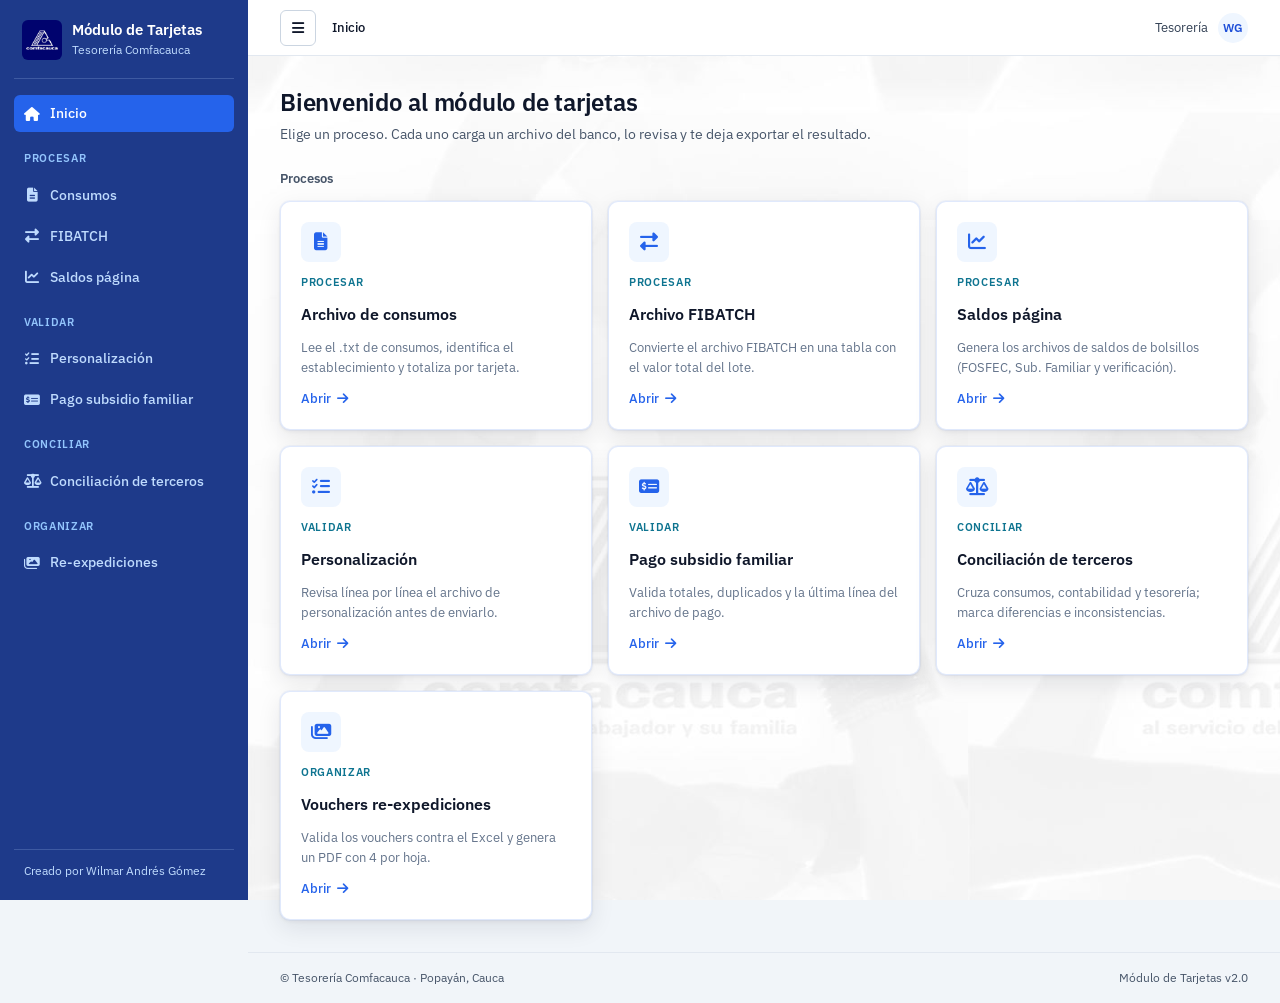
==== commit 6f48c861: "Agregar pantalla Organizar vouchers re-expediciones Porta la lógica de WilGomezGit/reexpedicionesVou" ====
--- a/index.html
+++ b/index.html
@@ -27,6 +27,8 @@
   <a class="sidebar__link" href="ValidarArchivoPago/validarArchivoPago.html"><i class="fa-solid fa-money-check-dollar"></i>Pago subsidio familiar</a>
   <div class="sidebar__group">Conciliar</div>
   <a class="sidebar__link" href="Conciliacion/index.html"><i class="fa-solid fa-scale-balanced"></i>Conciliación de terceros</a>
+  <div class="sidebar__group">Organizar</div>
+  <a class="sidebar__link" href="ReexpedicionesVouchers/vouchers.html"><i class="fa-solid fa-images"></i>Re-expediciones</a>
   <div class="sidebar__foot">Creado por Wilmar Andrés Gómez</div>
 </aside>
 <div class="main">
@@ -41,6 +43,7 @@
       <a class="card module-card" href="ValidarArchivosPersonalizacion/validarPersonalizacion.html"><span class="module-card__icon"><i class="fa-solid fa-list-check"></i></span><span class="module-card__tag">Validar</span><h3>Personalización</h3><p>Revisa línea por línea el archivo de personalización antes de enviarlo.</p><span class="module-card__go">Abrir <i class="fa-solid fa-arrow-right"></i></span></a>
       <a class="card module-card" href="ValidarArchivoPago/validarArchivoPago.html"><span class="module-card__icon"><i class="fa-solid fa-money-check-dollar"></i></span><span class="module-card__tag">Validar</span><h3>Pago subsidio familiar</h3><p>Valida totales, duplicados y la última línea del archivo de pago.</p><span class="module-card__go">Abrir <i class="fa-solid fa-arrow-right"></i></span></a>
       <a class="card module-card" href="Conciliacion/index.html"><span class="module-card__icon"><i class="fa-solid fa-scale-balanced"></i></span><span class="module-card__tag">Conciliar</span><h3>Conciliación de terceros</h3><p>Cruza consumos, contabilidad y tesorería; marca diferencias e inconsistencias.</p><span class="module-card__go">Abrir <i class="fa-solid fa-arrow-right"></i></span></a>
+      <a class="card module-card" href="ReexpedicionesVouchers/vouchers.html"><span class="module-card__icon"><i class="fa-solid fa-images"></i></span><span class="module-card__tag">Organizar</span><h3>Vouchers re-expediciones</h3><p>Valida los vouchers contra el Excel y genera un PDF con 4 por hoja.</p><span class="module-card__go">Abrir <i class="fa-solid fa-arrow-right"></i></span></a>
     </div>
   </main>
   <footer class="footer"><span>© Tesorería Comfacauca · Popayán, Cauca</span><span>Módulo de Tarjetas v2.0</span></footer>
--- a/css/app.css
+++ b/css/app.css
@@ -504,3 +504,15 @@
 .menu-toggle:hover { background: var(--c-info-bg); color: var(--c-primary); }
 .app.sidebar-hidden .main::before { left: 0; }
 @media (max-width: 860px) { .app.sidebar-hidden .sidebar { display: none; } .app.sidebar-hidden { grid-template-columns: 1fr; } }
+
+/* ================= Vouchers re-expediciones ================= */
+.upload-grid--2 { grid-template-columns: repeat(2, 1fr); }
+.section-card .section-header h2 i { color: var(--c-accent); margin-right: 6px; }
+.preview-note { margin: 0 var(--s-4) var(--s-3); font-size: var(--fs-sm); color: var(--c-muted-2); }
+.grid-preview { display: grid; grid-template-columns: repeat(auto-fill, minmax(300px, 1fr)); gap: var(--s-4); padding: 0 var(--s-4) var(--s-4); }
+.hoja-preview { display: grid; grid-template-columns: 1fr 1fr; grid-template-rows: 1fr 1fr; gap: 6px; aspect-ratio: 216 / 279; padding: 8px; background: var(--c-surface); border: 1px solid var(--c-border-strong); border-radius: var(--r-control); box-shadow: var(--sh-card); }
+.item-preview { display: flex; flex-direction: column; min-width: 0; min-height: 0; border: 1px solid var(--c-border); border-radius: 4px; background: var(--c-surface-alt); overflow: hidden; }
+.item-preview.empty { border-style: dashed; background: transparent; }
+.item-header { padding: 3px 6px; font-size: var(--fs-xs); font-weight: 600; color: var(--c-ink); font-family: var(--f-mono); border-bottom: 1px solid var(--c-border); }
+.item-preview img { flex: 1; min-height: 0; width: 100%; object-fit: contain; }
+@media (max-width: 760px) { .upload-grid--2 { grid-template-columns: 1fr; } }
